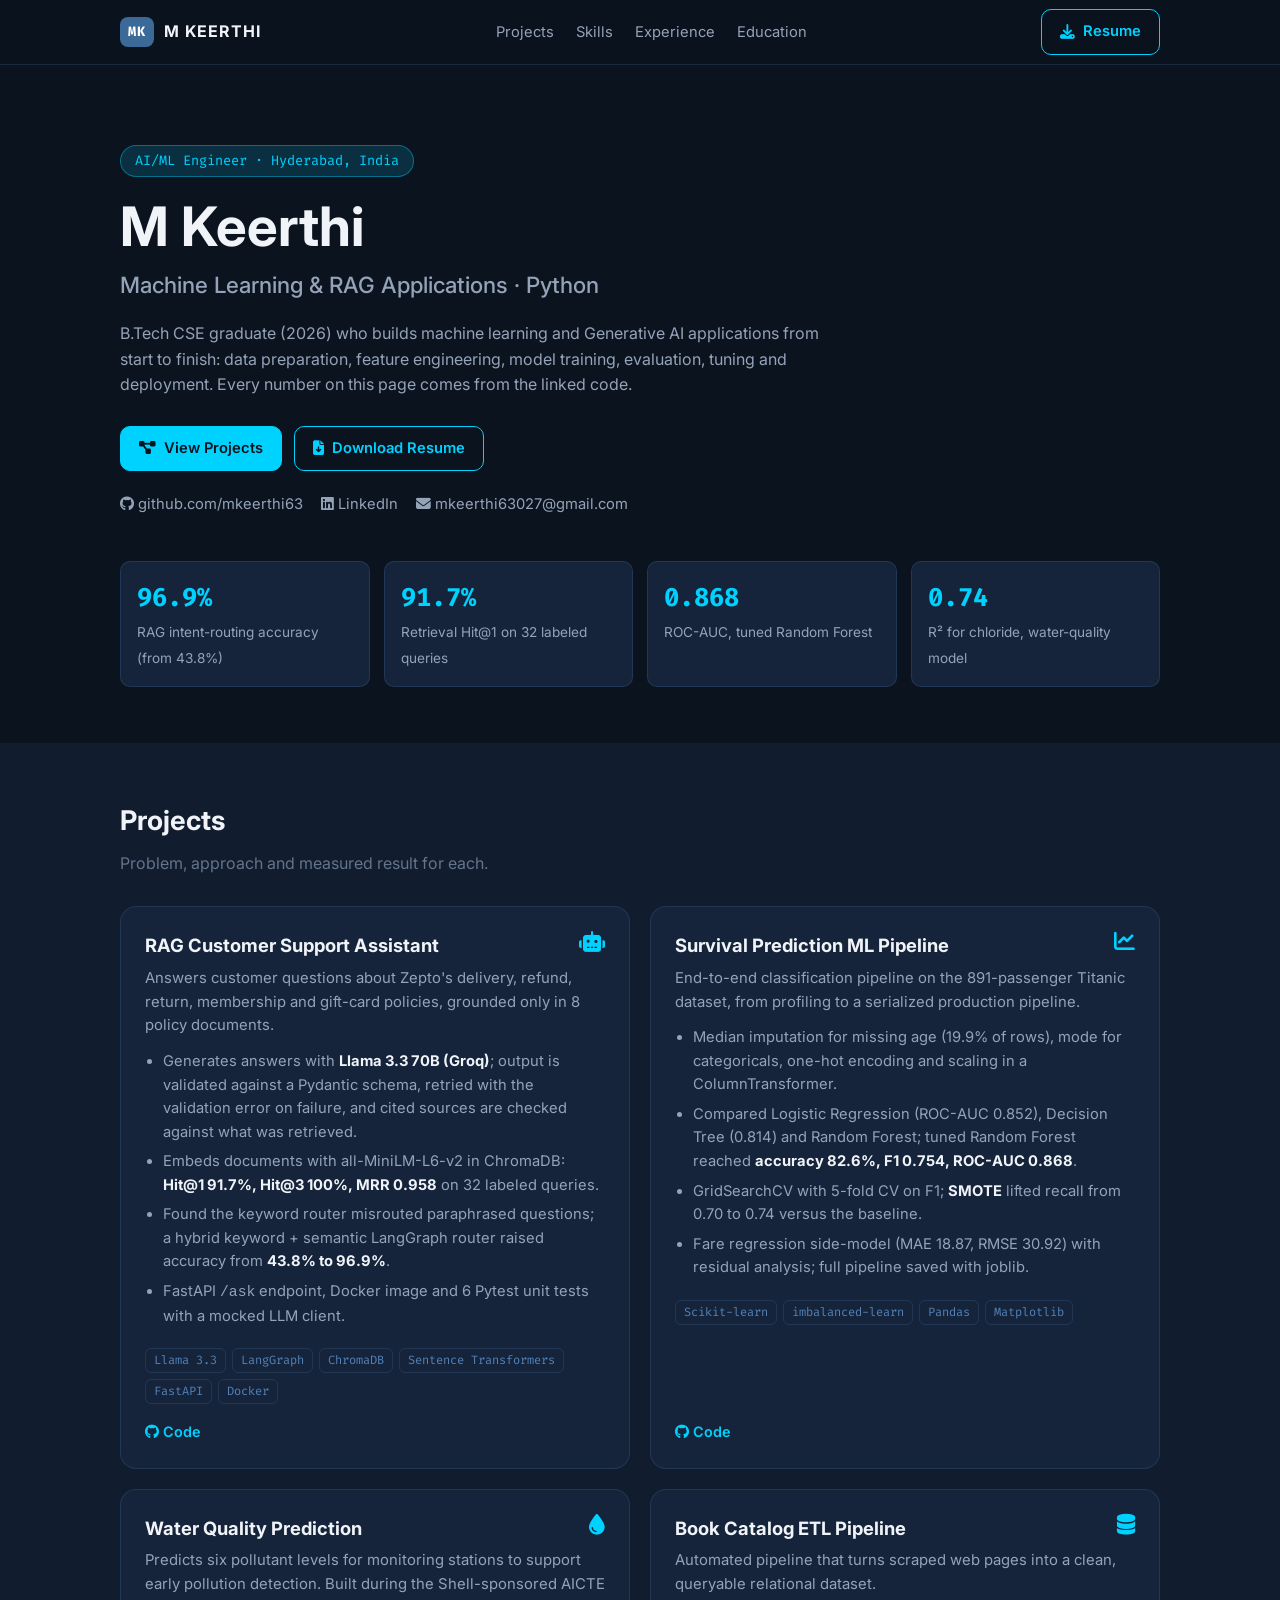
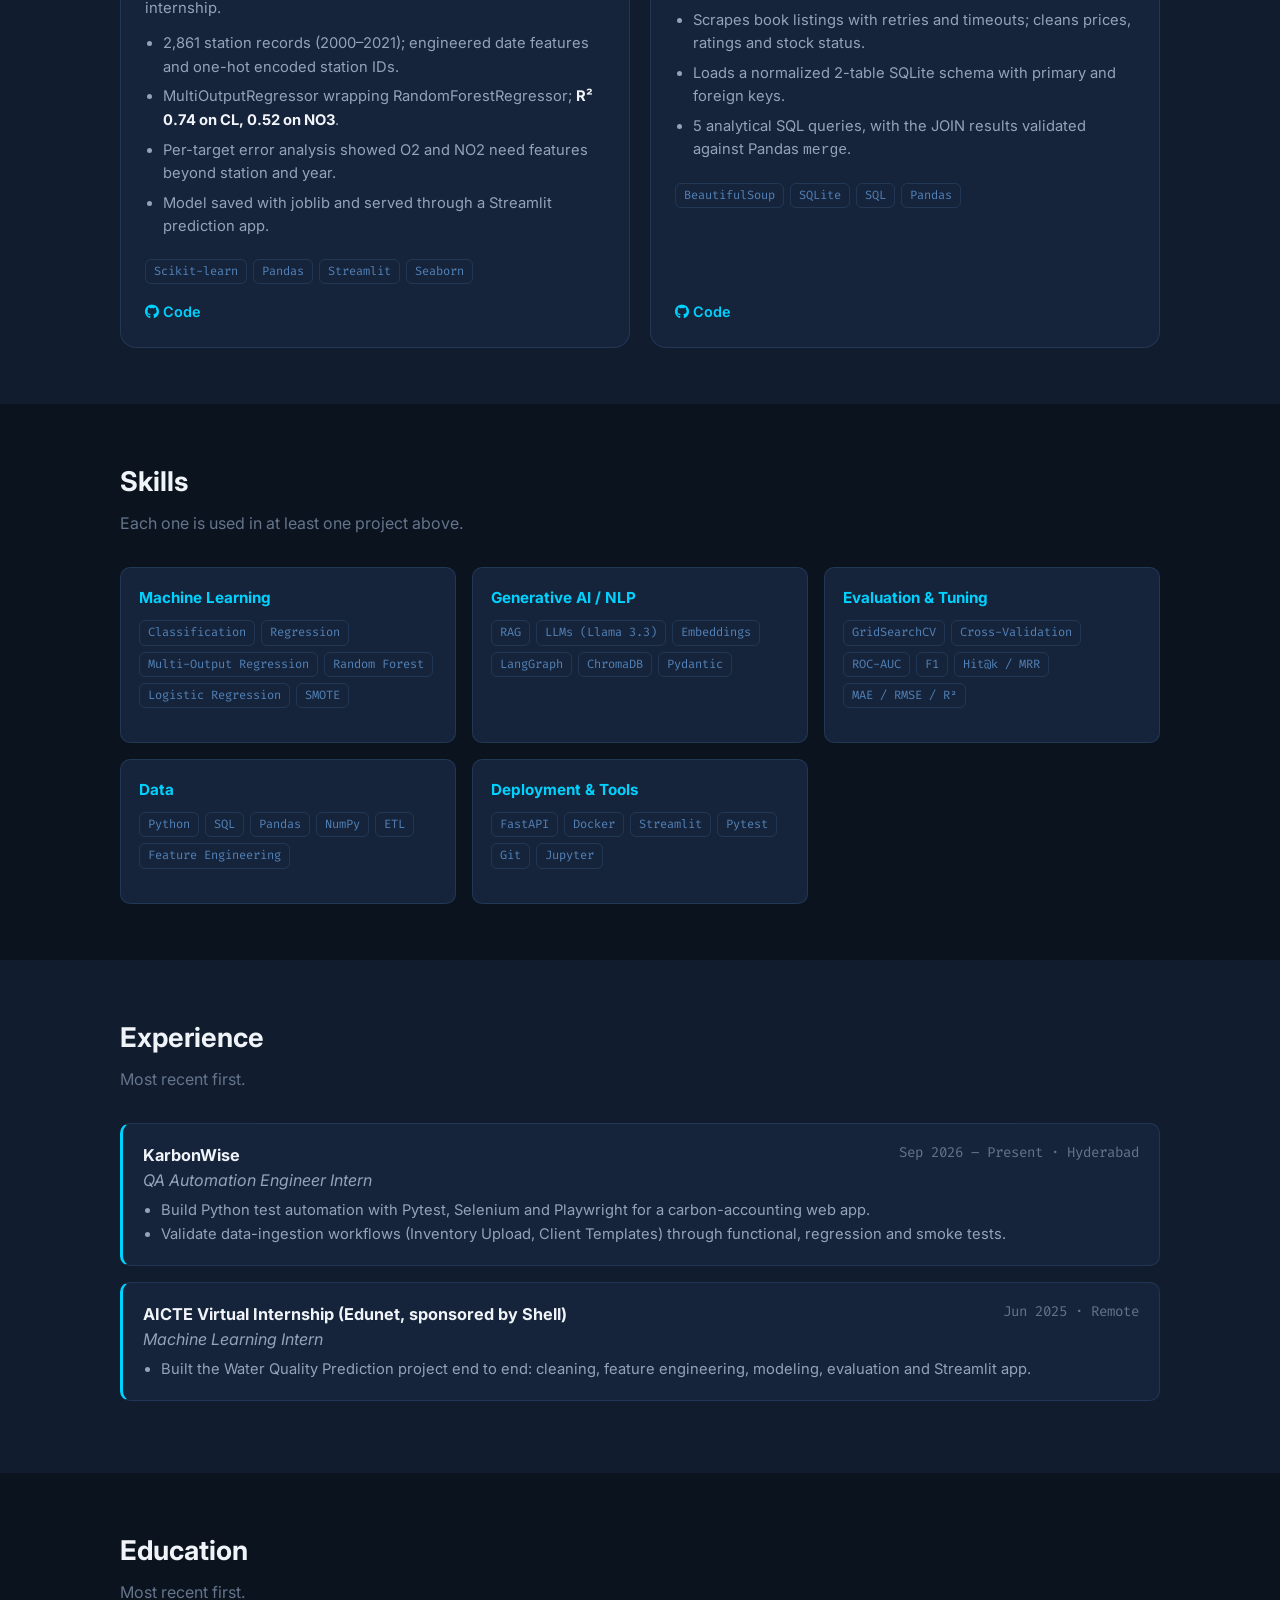
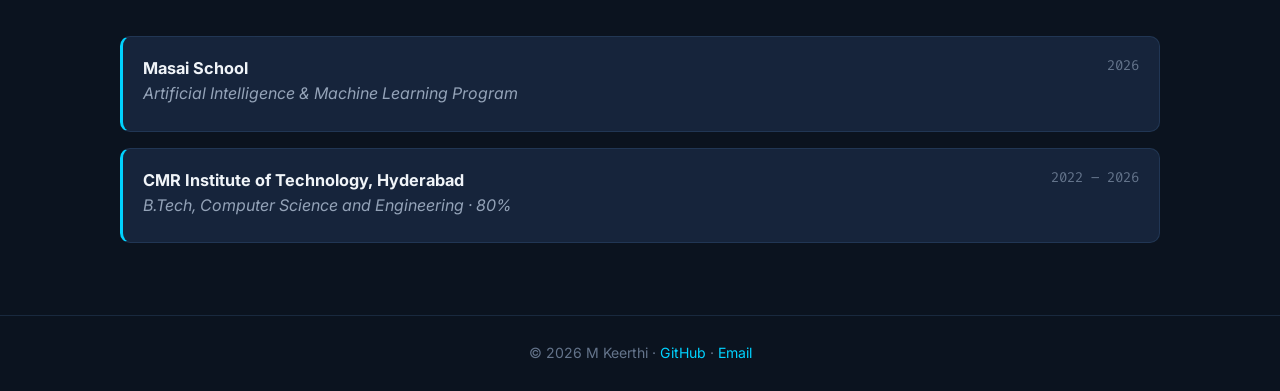
==== ai-ml.html @ f5a9905c "Add AI/ML portfolio page Separate ai-ml.html page with projects, measured results, skills, experienc" ====
<!DOCTYPE html>
<html lang="en">
<head>
    <meta charset="UTF-8">
    <meta name="viewport" content="width=device-width, initial-scale=1.0">
    <meta name="description" content="AI/ML portfolio of M Keerthi - machine learning pipelines, RAG applications with Llama 3.3, LangGraph and ChromaDB, model evaluation and deployment.">
    <meta name="author" content="M Keerthi">
    <meta property="og:title" content="M Keerthi | AI/ML Engineer Portfolio">
    <meta property="og:description" content="Machine learning and RAG projects with measured results.">
    <meta property="og:type" content="website">
    <title>M Keerthi | AI/ML Engineer Portfolio</title>

    <link rel="stylesheet" href="https://cdnjs.cloudflare.com/ajax/libs/font-awesome/6.5.1/css/all.min.css" integrity="sha512-DTOQO9RWCH3ppGqcWaEA1BIZOC6xxalwEsw9c2QQeAIftl+Vegovlnee1c9QX4TctnWMn13TZye+giMm8e2LwA==" crossorigin="anonymous" referrerpolicy="no-referrer" />
    <link rel="preconnect" href="https://fonts.googleapis.com">
    <link rel="preconnect" href="https://fonts.gstatic.com" crossorigin>
    <link href="https://fonts.googleapis.com/css2?family=Fira+Code:wght@400;500;600&family=Inter:wght@300;400;500;600;700&display=swap" rel="stylesheet">

    <style>
        :root {
            --bg-primary: #0b131f;
            --bg-secondary: #111c2e;
            --bg-card: #16243b;
            --steel-blue: #3b6998;
            --steel-blue-light: #5282b8;
            --accent-blue: #00d2ff;
            --accent-glow: rgba(0, 210, 255, 0.15);
            --text-primary: #f0f4f8;
            --text-secondary: #94a3b8;
            --text-muted: #64748b;
            --border-color: rgba(82, 130, 184, 0.2);
            --border-color-hover: rgba(0, 210, 255, 0.4);
            --font-main: 'Inter', system-ui, -apple-system, sans-serif;
            --font-code: 'Fira Code', monospace;
            --radius-md: 10px;
            --radius-lg: 16px;
        }
        * { margin: 0; padding: 0; box-sizing: border-box; }
        html { scroll-behavior: smooth; scroll-padding-top: 70px; }
        body { background: var(--bg-primary); color: var(--text-primary); font-family: var(--font-main); line-height: 1.6; overflow-x: hidden; }
        a { color: var(--accent-blue); text-decoration: none; }
        a:hover { color: var(--steel-blue-light); }
        .container { max-width: 1080px; margin: 0 auto; padding: 0 20px; }

        header { position: sticky; top: 0; z-index: 10; background: rgba(11, 19, 31, 0.92); backdrop-filter: blur(8px); border-bottom: 1px solid var(--border-color); }
        .nav { display: flex; align-items: center; justify-content: space-between; height: 64px; gap: 16px; }
        .logo { display: flex; align-items: center; gap: 10px; color: var(--text-primary); font-weight: 700; letter-spacing: 1px; }
        .logo-badge { background: var(--steel-blue); color: #fff; border-radius: 8px; padding: 4px 8px; font-family: var(--font-code); font-size: 0.85rem; }
        .nav-links { display: flex; gap: 22px; list-style: none; }
        .nav-links a { color: var(--text-secondary); font-size: 0.92rem; }
        .nav-links a:hover { color: var(--accent-blue); }

        .btn { display: inline-flex; align-items: center; gap: 8px; padding: 10px 18px; border-radius: var(--radius-md); font-weight: 600; font-size: 0.92rem; border: 1px solid var(--accent-blue); }
        .btn-primary { background: var(--accent-blue); color: var(--bg-primary); }
        .btn-primary:hover { background: transparent; color: var(--accent-blue); }
        .btn-outline { color: var(--accent-blue); }
        .btn-outline:hover { background: var(--accent-glow); color: var(--accent-blue); }

        .hero { padding-top: 80px; padding-bottom: 56px; }
        .tag { display: inline-block; font-family: var(--font-code); font-size: 0.85rem; color: var(--accent-blue); background: var(--accent-glow); border: 1px solid var(--border-color-hover); border-radius: 999px; padding: 4px 14px; margin-bottom: 18px; }
        .hero h1 { font-size: clamp(2.2rem, 6vw, 3.4rem); line-height: 1.15; }
        .hero h2 { font-size: clamp(1.1rem, 3vw, 1.4rem); color: var(--text-secondary); font-weight: 500; margin: 10px 0 18px; }
        .hero p { max-width: 720px; color: var(--text-secondary); }
        .hero-actions { display: flex; flex-wrap: wrap; gap: 12px; margin-top: 28px; }
        .socials { display: flex; flex-wrap: wrap; gap: 18px; margin-top: 22px; font-size: 0.92rem; }
        .socials a { color: var(--text-secondary); }
        .socials a:hover { color: var(--accent-blue); }

        .metrics { display: grid; grid-template-columns: repeat(auto-fit, minmax(160px, 1fr)); gap: 14px; margin-top: 44px; }
        .metric { background: var(--bg-card); border: 1px solid var(--border-color); border-radius: var(--radius-md); padding: 16px; }
        .metric b { display: block; font-size: 1.6rem; color: var(--accent-blue); font-family: var(--font-code); }
        .metric span { color: var(--text-secondary); font-size: 0.85rem; }

        section { padding: 56px 0; }
        section.alt { background: var(--bg-secondary); }
        .section-title { font-size: 1.7rem; margin-bottom: 8px; }
        .section-sub { color: var(--text-muted); margin-bottom: 30px; }

        .projects { display: grid; grid-template-columns: repeat(auto-fit, minmax(min(100%, 470px), 1fr)); gap: 20px; }
        .card { background: var(--bg-card); border: 1px solid var(--border-color); border-radius: var(--radius-lg); padding: 24px; display: flex; flex-direction: column; transition: border-color 0.3s, transform 0.3s; }
        .card:hover { border-color: var(--border-color-hover); transform: translateY(-3px); }
        .card-top { display: flex; justify-content: space-between; align-items: flex-start; gap: 12px; margin-bottom: 6px; }
        .card h3 { font-size: 1.15rem; }
        .card-icon { color: var(--accent-blue); font-size: 1.3rem; }
        .card .problem { color: var(--text-secondary); font-size: 0.93rem; margin-bottom: 12px; }
        .card ul { padding-left: 18px; color: var(--text-secondary); font-size: 0.92rem; margin-bottom: 14px; }
        .card li { margin-bottom: 6px; }
        .card li b { color: var(--text-primary); }
        .chips { display: flex; flex-wrap: wrap; gap: 6px; margin-bottom: 16px; }
        .chip { font-family: var(--font-code); font-size: 0.75rem; color: var(--steel-blue-light); border: 1px solid var(--border-color); border-radius: 6px; padding: 2px 8px; }
        .card-links { margin-top: auto; display: flex; gap: 18px; font-size: 0.9rem; font-weight: 600; }

        .skills { display: grid; grid-template-columns: repeat(auto-fit, minmax(min(100%, 300px), 1fr)); gap: 16px; }
        .skill-group { background: var(--bg-card); border: 1px solid var(--border-color); border-radius: var(--radius-md); padding: 18px; }
        .skill-group h4 { color: var(--accent-blue); margin-bottom: 10px; font-size: 0.95rem; }

        .timeline-item { background: var(--bg-card); border: 1px solid var(--border-color); border-left: 3px solid var(--accent-blue); border-radius: var(--radius-md); padding: 18px 20px; margin-bottom: 16px; }
        .timeline-head { display: flex; flex-wrap: wrap; justify-content: space-between; gap: 6px; }
        .timeline-item h4 { font-size: 1.02rem; }
        .timeline-item .meta { color: var(--text-muted); font-size: 0.88rem; font-family: var(--font-code); }
        .timeline-item .role { color: var(--text-secondary); font-style: italic; margin-bottom: 6px; }
        .timeline-item ul { padding-left: 18px; color: var(--text-secondary); font-size: 0.92rem; }

        footer { border-top: 1px solid var(--border-color); padding: 26px 0; color: var(--text-muted); font-size: 0.88rem; text-align: center; }

        @media (max-width: 720px) {
            .nav-links { display: none; }
            .hero { padding-top: 48px; padding-bottom: 40px; }
        }
    </style>
</head>
<body>

<header>
    <div class="container nav">
        <a href="#top" class="logo"><span class="logo-badge">MK</span> M KEERTHI</a>
        <ul class="nav-links">
            <li><a href="#projects">Projects</a></li>
            <li><a href="#skills">Skills</a></li>
            <li><a href="#experience">Experience</a></li>
            <li><a href="#education">Education</a></li>
        </ul>
        <a class="btn btn-outline" href="Keerthi/M_Keerthi_AI_ML_Resume.pdf" download><i class="fa-solid fa-download"></i> Resume</a>
    </div>
</header>

<main id="top">
    <div class="container hero">
        <span class="tag">AI/ML Engineer · Hyderabad, India</span>
        <h1>M Keerthi</h1>
        <h2>Machine Learning &amp; RAG Applications · Python</h2>
        <p>B.Tech CSE graduate (2026) who builds machine learning and Generative AI applications from start to finish: data preparation, feature engineering, model training, evaluation, tuning and deployment. Every number on this page comes from the linked code.</p>
        <div class="hero-actions">
            <a class="btn btn-primary" href="#projects"><i class="fa-solid fa-diagram-project"></i> View Projects</a>
            <a class="btn btn-outline" href="Keerthi/M_Keerthi_AI_ML_Resume.pdf" download><i class="fa-solid fa-file-arrow-down"></i> Download Resume</a>
        </div>
        <div class="socials">
            <a href="https://github.com/mkeerthi63" target="_blank" rel="noopener"><i class="fa-brands fa-github"></i> github.com/mkeerthi63</a>
            <a href="https://linkedin.com/in/m-keerthi-4879a9284" target="_blank" rel="noopener"><i class="fa-brands fa-linkedin"></i> LinkedIn</a>
            <a href="mailto:mkeerthi63027@gmail.com"><i class="fa-solid fa-envelope"></i> mkeerthi63027@gmail.com</a>
        </div>

        <div class="metrics">
            <div class="metric"><b>96.9%</b><span>RAG intent-routing accuracy (from 43.8%)</span></div>
            <div class="metric"><b>91.7%</b><span>Retrieval Hit@1 on 32 labeled queries</span></div>
            <div class="metric"><b>0.868</b><span>ROC-AUC, tuned Random Forest</span></div>
            <div class="metric"><b>0.74</b><span>R² for chloride, water-quality model</span></div>
        </div>
    </div>

    <section id="projects" class="alt">
        <div class="container">
            <h2 class="section-title">Projects</h2>
            <p class="section-sub">Problem, approach and measured result for each.</p>
            <div class="projects">

                <article class="card">
                    <div class="card-top"><h3>RAG Customer Support Assistant</h3><i class="fa-solid fa-robot card-icon"></i></div>
                    <p class="problem">Answers customer questions about Zepto's delivery, refund, return, membership and gift-card policies, grounded only in 8 policy documents.</p>
                    <ul>
                        <li>Generates answers with <b>Llama 3.3 70B (Groq)</b>; output is validated against a Pydantic schema, retried with the validation error on failure, and cited sources are checked against what was retrieved.</li>
                        <li>Embeds documents with all-MiniLM-L6-v2 in ChromaDB: <b>Hit@1 91.7%, Hit@3 100%, MRR 0.958</b> on 32 labeled queries.</li>
                        <li>Found the keyword router misrouted paraphrased questions; a hybrid keyword + semantic LangGraph router raised accuracy from <b>43.8% to 96.9%</b>.</li>
                        <li>FastAPI <code>/ask</code> endpoint, Docker image and 6 Pytest unit tests with a mocked LLM client.</li>
                    </ul>
                    <div class="chips"><span class="chip">Llama 3.3</span><span class="chip">LangGraph</span><span class="chip">ChromaDB</span><span class="chip">Sentence Transformers</span><span class="chip">FastAPI</span><span class="chip">Docker</span></div>
                    <div class="card-links"><a href="https://github.com/mkeerthi63/support_assistant" target="_blank" rel="noopener"><i class="fa-brands fa-github"></i> Code</a></div>
                </article>

                <article class="card">
                    <div class="card-top"><h3>Survival Prediction ML Pipeline</h3><i class="fa-solid fa-chart-line card-icon"></i></div>
                    <p class="problem">End-to-end classification pipeline on the 891-passenger Titanic dataset, from profiling to a serialized production pipeline.</p>
                    <ul>
                        <li>Median imputation for missing age (19.9% of rows), mode for categoricals, one-hot encoding and scaling in a ColumnTransformer.</li>
                        <li>Compared Logistic Regression (ROC-AUC 0.852), Decision Tree (0.814) and Random Forest; tuned Random Forest reached <b>accuracy 82.6%, F1 0.754, ROC-AUC 0.868</b>.</li>
                        <li>GridSearchCV with 5-fold CV on F1; <b>SMOTE</b> lifted recall from 0.70 to 0.74 versus the baseline.</li>
                        <li>Fare regression side-model (MAE 18.87, RMSE 30.92) with residual analysis; full pipeline saved with joblib.</li>
                    </ul>
                    <div class="chips"><span class="chip">Scikit-learn</span><span class="chip">imbalanced-learn</span><span class="chip">Pandas</span><span class="chip">Matplotlib</span></div>
                    <div class="card-links"><a href="https://github.com/mkeerthi63/Capstone_Project/tree/main/analytics" target="_blank" rel="noopener"><i class="fa-brands fa-github"></i> Code</a></div>
                </article>

                <article class="card">
                    <div class="card-top"><h3>Water Quality Prediction</h3><i class="fa-solid fa-droplet card-icon"></i></div>
                    <p class="problem">Predicts six pollutant levels for monitoring stations to support early pollution detection. Built during the Shell-sponsored AICTE internship.</p>
                    <ul>
                        <li>2,861 station records (2000&ndash;2021); engineered date features and one-hot encoded station IDs.</li>
                        <li>MultiOutputRegressor wrapping RandomForestRegressor; <b>R² 0.74 on CL, 0.52 on NO3</b>.</li>
                        <li>Per-target error analysis showed O2 and NO2 need features beyond station and year.</li>
                        <li>Model saved with joblib and served through a Streamlit prediction app.</li>
                    </ul>
                    <div class="chips"><span class="chip">Scikit-learn</span><span class="chip">Pandas</span><span class="chip">Streamlit</span><span class="chip">Seaborn</span></div>
                    <div class="card-links"><a href="https://github.com/mkeerthi63/Water-Quality-Prediction" target="_blank" rel="noopener"><i class="fa-brands fa-github"></i> Code</a></div>
                </article>

                <article class="card">
                    <div class="card-top"><h3>Book Catalog ETL Pipeline</h3><i class="fa-solid fa-database card-icon"></i></div>
                    <p class="problem">Automated pipeline that turns scraped web pages into a clean, queryable relational dataset.</p>
                    <ul>
                        <li>Scrapes book listings with retries and timeouts; cleans prices, ratings and stock status.</li>
                        <li>Loads a normalized 2-table SQLite schema with primary and foreign keys.</li>
                        <li>5 analytical SQL queries, with the JOIN results validated against Pandas <code>merge</code>.</li>
                    </ul>
                    <div class="chips"><span class="chip">BeautifulSoup</span><span class="chip">SQLite</span><span class="chip">SQL</span><span class="chip">Pandas</span></div>
                    <div class="card-links"><a href="https://github.com/mkeerthi63/Capstone_Project/tree/main/data_pipeline" target="_blank" rel="noopener"><i class="fa-brands fa-github"></i> Code</a></div>
                </article>

            </div>
        </div>
    </section>

    <section id="skills">
        <div class="container">
            <h2 class="section-title">Skills</h2>
            <p class="section-sub">Each one is used in at least one project above.</p>
            <div class="skills">
                <div class="skill-group"><h4>Machine Learning</h4><div class="chips"><span class="chip">Classification</span><span class="chip">Regression</span><span class="chip">Multi-Output Regression</span><span class="chip">Random Forest</span><span class="chip">Logistic Regression</span><span class="chip">SMOTE</span></div></div>
                <div class="skill-group"><h4>Generative AI / NLP</h4><div class="chips"><span class="chip">RAG</span><span class="chip">LLMs (Llama 3.3)</span><span class="chip">Embeddings</span><span class="chip">LangGraph</span><span class="chip">ChromaDB</span><span class="chip">Pydantic</span></div></div>
                <div class="skill-group"><h4>Evaluation &amp; Tuning</h4><div class="chips"><span class="chip">GridSearchCV</span><span class="chip">Cross-Validation</span><span class="chip">ROC-AUC</span><span class="chip">F1</span><span class="chip">Hit@k / MRR</span><span class="chip">MAE / RMSE / R²</span></div></div>
                <div class="skill-group"><h4>Data</h4><div class="chips"><span class="chip">Python</span><span class="chip">SQL</span><span class="chip">Pandas</span><span class="chip">NumPy</span><span class="chip">ETL</span><span class="chip">Feature Engineering</span></div></div>
                <div class="skill-group"><h4>Deployment &amp; Tools</h4><div class="chips"><span class="chip">FastAPI</span><span class="chip">Docker</span><span class="chip">Streamlit</span><span class="chip">Pytest</span><span class="chip">Git</span><span class="chip">Jupyter</span></div></div>
            </div>
        </div>
    </section>

    <section id="experience" class="alt">
        <div class="container">
            <h2 class="section-title">Experience</h2>
            <p class="section-sub">Most recent first.</p>
            <div class="timeline-item">
                <div class="timeline-head"><h4>KarbonWise</h4><span class="meta">Sep 2026 – Present · Hyderabad</span></div>
                <div class="role">QA Automation Engineer Intern</div>
                <ul>
                    <li>Build Python test automation with Pytest, Selenium and Playwright for a carbon-accounting web app.</li>
                    <li>Validate data-ingestion workflows (Inventory Upload, Client Templates) through functional, regression and smoke tests.</li>
                </ul>
            </div>
            <div class="timeline-item">
                <div class="timeline-head"><h4>AICTE Virtual Internship (Edunet, sponsored by Shell)</h4><span class="meta">Jun 2025 · Remote</span></div>
                <div class="role">Machine Learning Intern</div>
                <ul>
                    <li>Built the Water Quality Prediction project end to end: cleaning, feature engineering, modeling, evaluation and Streamlit app.</li>
                </ul>
            </div>
        </div>
    </section>

    <section id="education">
        <div class="container">
            <h2 class="section-title">Education</h2>
            <p class="section-sub">Most recent first.</p>
            <div class="timeline-item">
                <div class="timeline-head"><h4>Masai School</h4><span class="meta">2026</span></div>
                <div class="role">Artificial Intelligence &amp; Machine Learning Program</div>
            </div>
            <div class="timeline-item">
                <div class="timeline-head"><h4>CMR Institute of Technology, Hyderabad</h4><span class="meta">2022 – 2026</span></div>
                <div class="role">B.Tech, Computer Science and Engineering · 80%</div>
            </div>
        </div>
    </section>
</main>

<footer>
    <div class="container">© 2026 M Keerthi · <a href="https://github.com/mkeerthi63">GitHub</a> · <a href="mailto:mkeerthi63027@gmail.com">Email</a></div>
</footer>

</body>
</html>
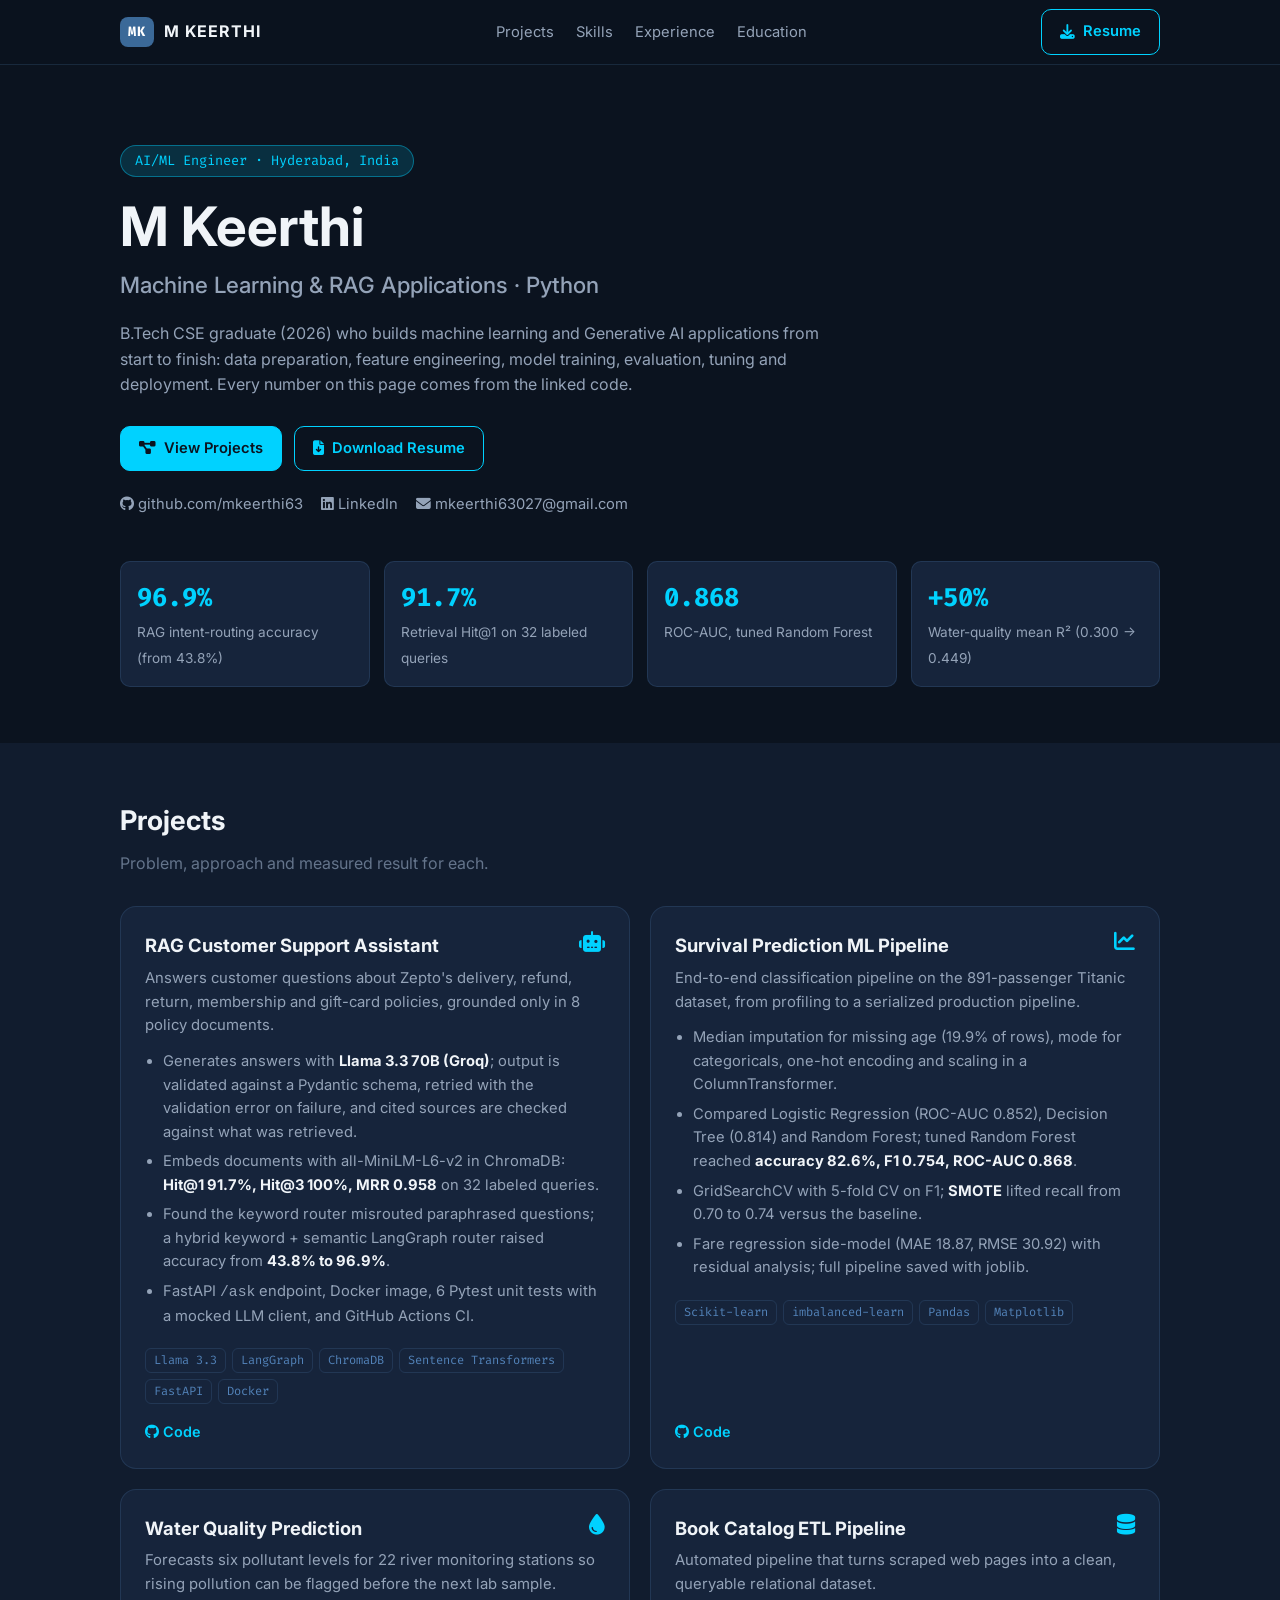
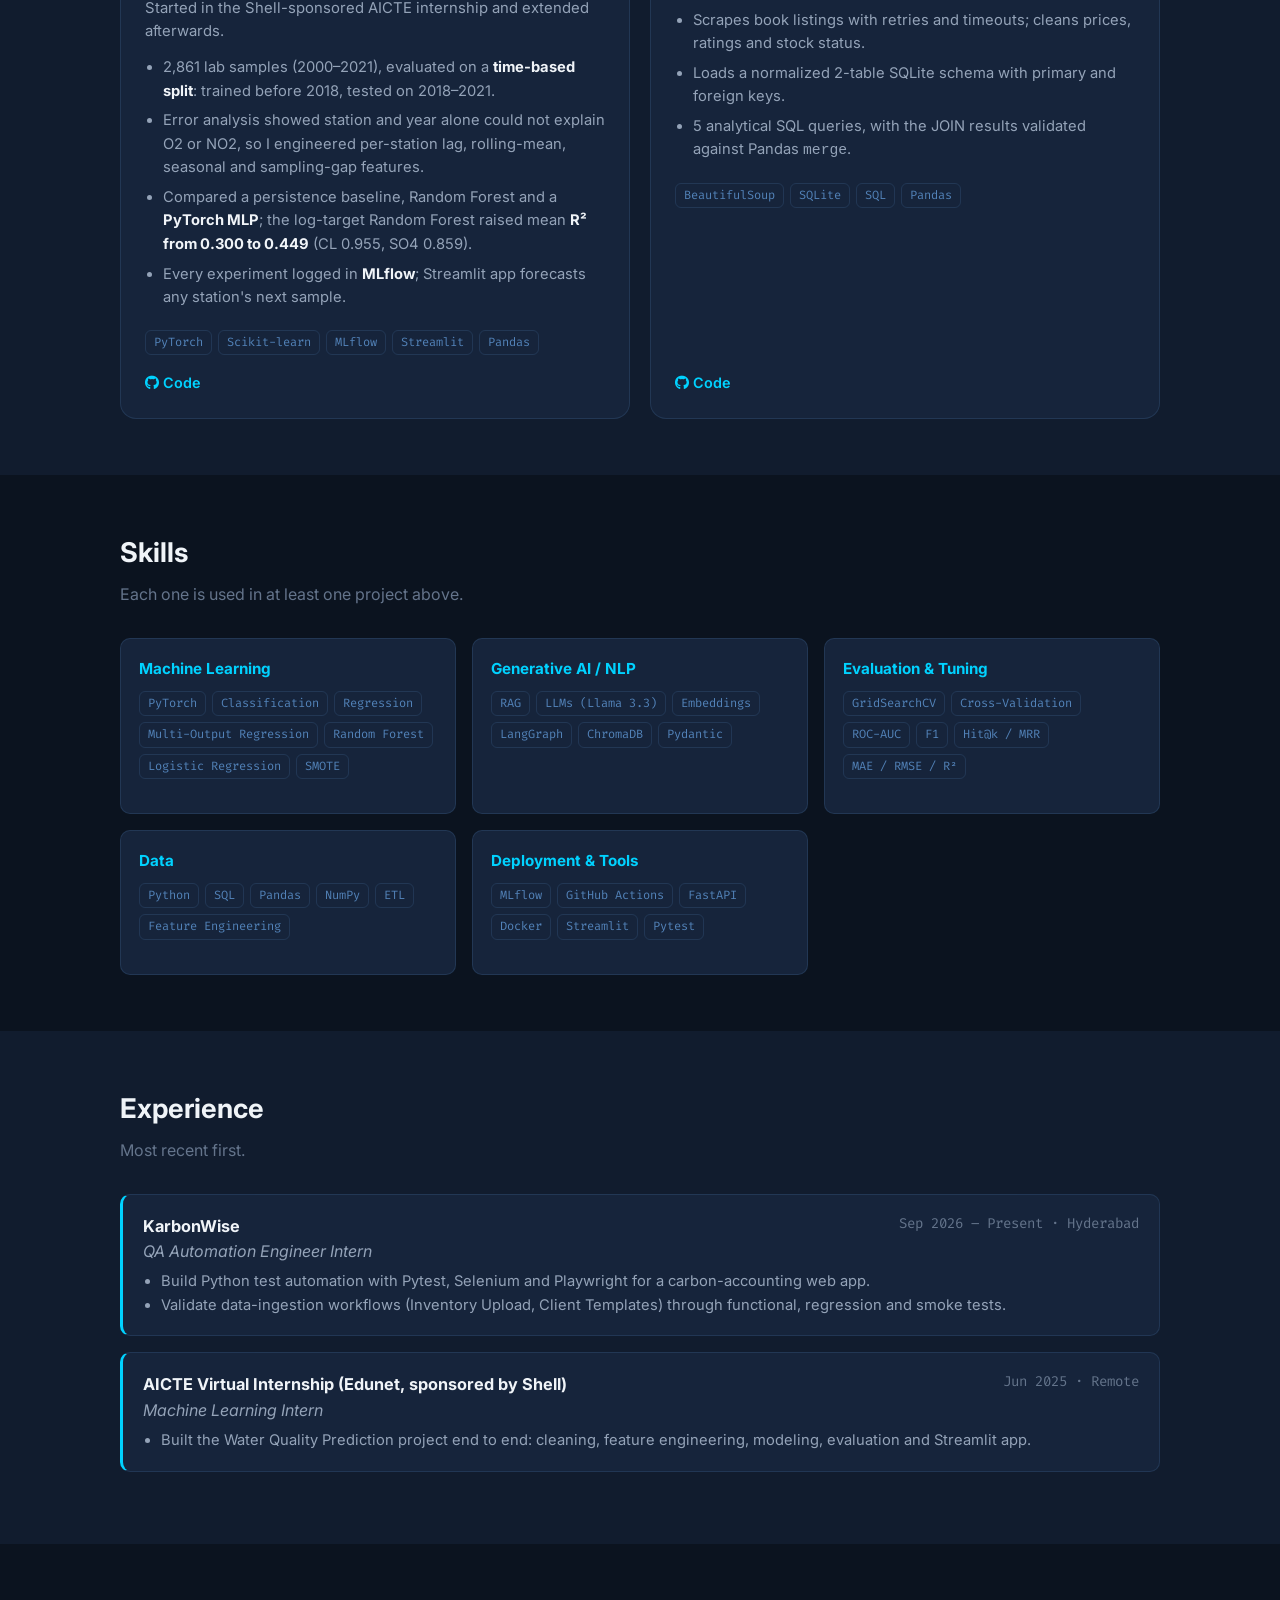
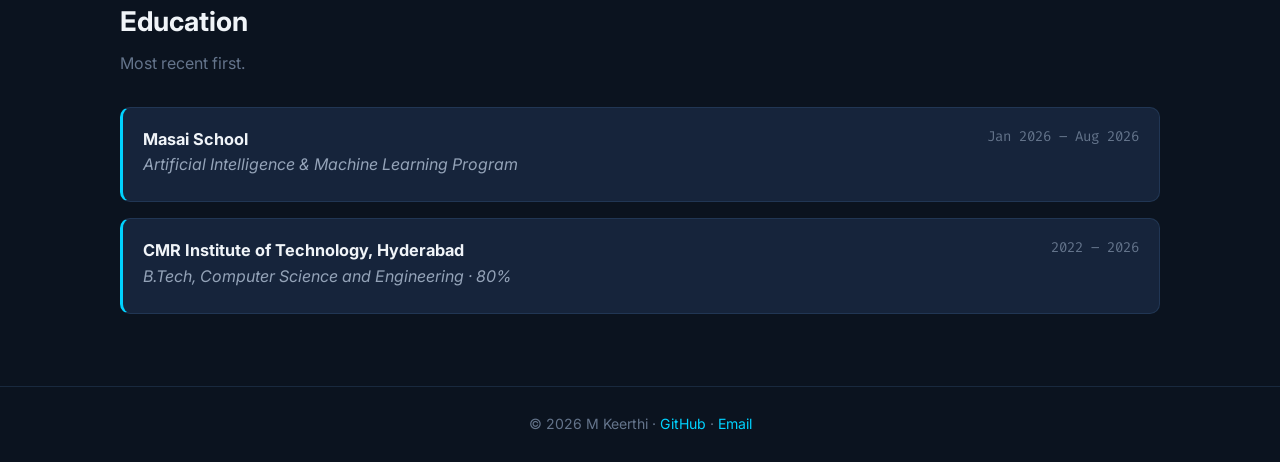
==== commit 00630292: "Update AI/ML page with water-quality results, MLflow and CI Co-Authored-By: Claude Opus 5.5 <noreply" ====
--- a/ai-ml.html
+++ b/ai-ml.html
@@ -143,7 +143,7 @@
             <div class="metric"><b>96.9%</b><span>RAG intent-routing accuracy (from 43.8%)</span></div>
             <div class="metric"><b>91.7%</b><span>Retrieval Hit@1 on 32 labeled queries</span></div>
             <div class="metric"><b>0.868</b><span>ROC-AUC, tuned Random Forest</span></div>
-            <div class="metric"><b>0.74</b><span>R² for chloride, water-quality model</span></div>
+            <div class="metric"><b>+50%</b><span>Water-quality mean R² (0.300 &rarr; 0.449)</span></div>
         </div>
     </div>
 
@@ -160,7 +160,7 @@
                         <li>Generates answers with <b>Llama 3.3 70B (Groq)</b>; output is validated against a Pydantic schema, retried with the validation error on failure, and cited sources are checked against what was retrieved.</li>
                         <li>Embeds documents with all-MiniLM-L6-v2 in ChromaDB: <b>Hit@1 91.7%, Hit@3 100%, MRR 0.958</b> on 32 labeled queries.</li>
                         <li>Found the keyword router misrouted paraphrased questions; a hybrid keyword + semantic LangGraph router raised accuracy from <b>43.8% to 96.9%</b>.</li>
-                        <li>FastAPI <code>/ask</code> endpoint, Docker image and 6 Pytest unit tests with a mocked LLM client.</li>
+                        <li>FastAPI <code>/ask</code> endpoint, Docker image, 6 Pytest unit tests with a mocked LLM client, and GitHub Actions CI.</li>
                     </ul>
                     <div class="chips"><span class="chip">Llama 3.3</span><span class="chip">LangGraph</span><span class="chip">ChromaDB</span><span class="chip">Sentence Transformers</span><span class="chip">FastAPI</span><span class="chip">Docker</span></div>
                     <div class="card-links"><a href="https://github.com/mkeerthi63/support_assistant" target="_blank" rel="noopener"><i class="fa-brands fa-github"></i> Code</a></div>
@@ -181,14 +181,14 @@
 
                 <article class="card">
                     <div class="card-top"><h3>Water Quality Prediction</h3><i class="fa-solid fa-droplet card-icon"></i></div>
-                    <p class="problem">Predicts six pollutant levels for monitoring stations to support early pollution detection. Built during the Shell-sponsored AICTE internship.</p>
-                    <ul>
-                        <li>2,861 station records (2000&ndash;2021); engineered date features and one-hot encoded station IDs.</li>
-                        <li>MultiOutputRegressor wrapping RandomForestRegressor; <b>R² 0.74 on CL, 0.52 on NO3</b>.</li>
-                        <li>Per-target error analysis showed O2 and NO2 need features beyond station and year.</li>
-                        <li>Model saved with joblib and served through a Streamlit prediction app.</li>
-                    </ul>
-                    <div class="chips"><span class="chip">Scikit-learn</span><span class="chip">Pandas</span><span class="chip">Streamlit</span><span class="chip">Seaborn</span></div>
+                    <p class="problem">Forecasts six pollutant levels for 22 river monitoring stations so rising pollution can be flagged before the next lab sample. Started in the Shell-sponsored AICTE internship and extended afterwards.</p>
+                    <ul>
+                        <li>2,861 lab samples (2000&ndash;2021), evaluated on a <b>time-based split</b>: trained before 2018, tested on 2018&ndash;2021.</li>
+                        <li>Error analysis showed station and year alone could not explain O2 or NO2, so I engineered per-station lag, rolling-mean, seasonal and sampling-gap features.</li>
+                        <li>Compared a persistence baseline, Random Forest and a <b>PyTorch MLP</b>; the log-target Random Forest raised mean <b>R² from 0.300 to 0.449</b> (CL 0.955, SO4 0.859).</li>
+                        <li>Every experiment logged in <b>MLflow</b>; Streamlit app forecasts any station's next sample.</li>
+                    </ul>
+                    <div class="chips"><span class="chip">PyTorch</span><span class="chip">Scikit-learn</span><span class="chip">MLflow</span><span class="chip">Streamlit</span><span class="chip">Pandas</span></div>
                     <div class="card-links"><a href="https://github.com/mkeerthi63/Water-Quality-Prediction" target="_blank" rel="noopener"><i class="fa-brands fa-github"></i> Code</a></div>
                 </article>
 
@@ -213,11 +213,11 @@
             <h2 class="section-title">Skills</h2>
             <p class="section-sub">Each one is used in at least one project above.</p>
             <div class="skills">
-                <div class="skill-group"><h4>Machine Learning</h4><div class="chips"><span class="chip">Classification</span><span class="chip">Regression</span><span class="chip">Multi-Output Regression</span><span class="chip">Random Forest</span><span class="chip">Logistic Regression</span><span class="chip">SMOTE</span></div></div>
+                <div class="skill-group"><h4>Machine Learning</h4><div class="chips"><span class="chip">PyTorch</span><span class="chip">Classification</span><span class="chip">Regression</span><span class="chip">Multi-Output Regression</span><span class="chip">Random Forest</span><span class="chip">Logistic Regression</span><span class="chip">SMOTE</span></div></div>
                 <div class="skill-group"><h4>Generative AI / NLP</h4><div class="chips"><span class="chip">RAG</span><span class="chip">LLMs (Llama 3.3)</span><span class="chip">Embeddings</span><span class="chip">LangGraph</span><span class="chip">ChromaDB</span><span class="chip">Pydantic</span></div></div>
                 <div class="skill-group"><h4>Evaluation &amp; Tuning</h4><div class="chips"><span class="chip">GridSearchCV</span><span class="chip">Cross-Validation</span><span class="chip">ROC-AUC</span><span class="chip">F1</span><span class="chip">Hit@k / MRR</span><span class="chip">MAE / RMSE / R²</span></div></div>
                 <div class="skill-group"><h4>Data</h4><div class="chips"><span class="chip">Python</span><span class="chip">SQL</span><span class="chip">Pandas</span><span class="chip">NumPy</span><span class="chip">ETL</span><span class="chip">Feature Engineering</span></div></div>
-                <div class="skill-group"><h4>Deployment &amp; Tools</h4><div class="chips"><span class="chip">FastAPI</span><span class="chip">Docker</span><span class="chip">Streamlit</span><span class="chip">Pytest</span><span class="chip">Git</span><span class="chip">Jupyter</span></div></div>
+                <div class="skill-group"><h4>Deployment &amp; Tools</h4><div class="chips"><span class="chip">MLflow</span><span class="chip">GitHub Actions</span><span class="chip">FastAPI</span><span class="chip">Docker</span><span class="chip">Streamlit</span><span class="chip">Pytest</span></div></div>
             </div>
         </div>
     </section>
@@ -249,7 +249,7 @@
             <h2 class="section-title">Education</h2>
             <p class="section-sub">Most recent first.</p>
             <div class="timeline-item">
-                <div class="timeline-head"><h4>Masai School</h4><span class="meta">2026</span></div>
+                <div class="timeline-head"><h4>Masai School</h4><span class="meta">Jan 2026 – Aug 2026</span></div>
                 <div class="role">Artificial Intelligence &amp; Machine Learning Program</div>
             </div>
             <div class="timeline-item">
